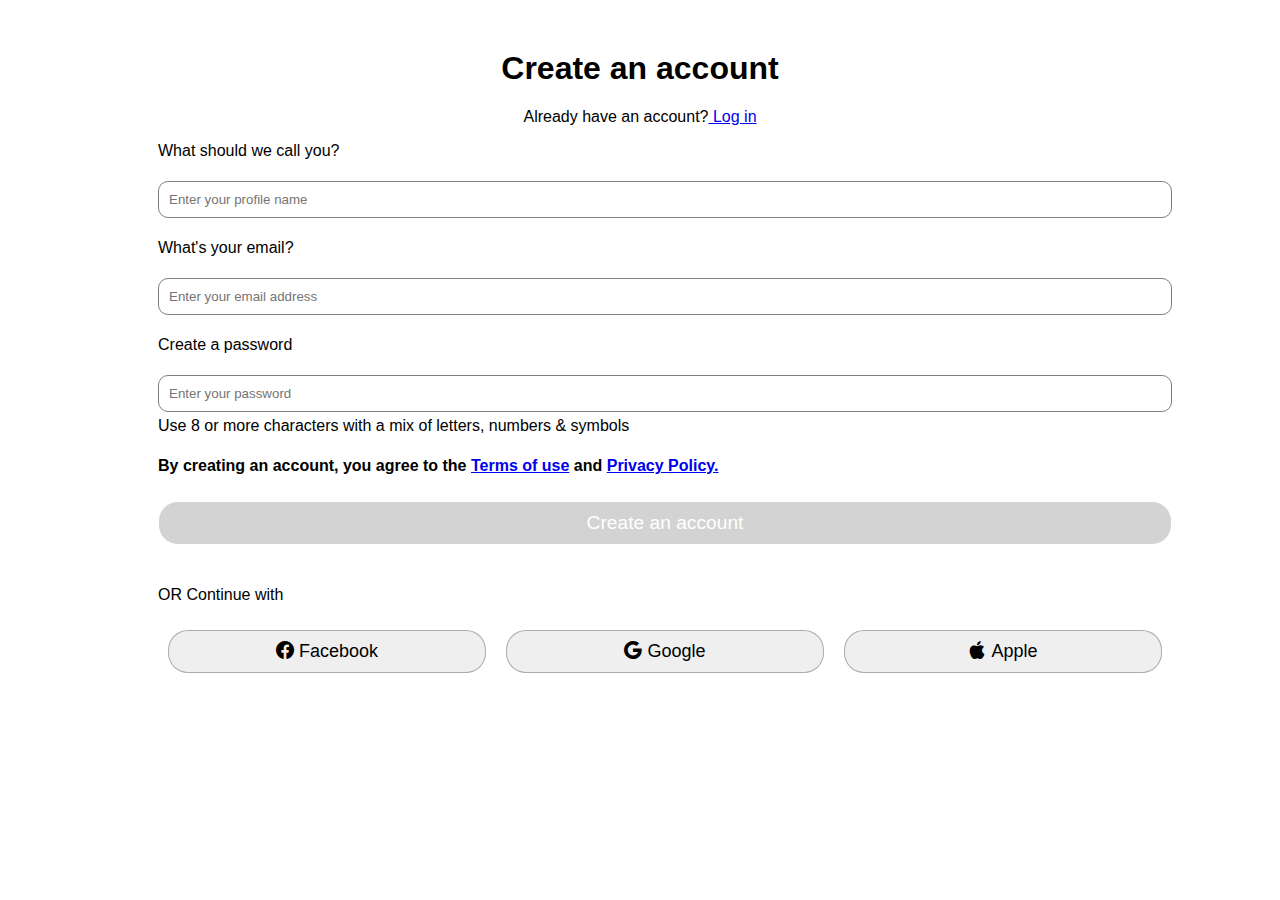
==== index.html @ 0ac216c6 "Update and rename log-in.html to index.html" ====
<html>
    <head>
        <link rel="stylesheet" href="log-in.css"/>
        <link rel="stylesheet" href="https://cdn.jsdelivr.net/npm/bootstrap-icons@1.10.5/font/bootstrap-icons.css" >
        <meta charset="UTF-8">
        <title>Log-in</title>
    </head>
    <body>
        <div class="top">
            <h1>Create an account</h1>
            <p>Already have an account?<a href="Log in.html"> Log in</a></p>
        </div>
        <div class="middle">
            <p>What should we call you?</p>
            <input class="name" type="text" placeholder="Enter your profile name">
            <p>What's your email?</p>
            <input class="email" type="email" placeholder="Enter your email address">
            <p>Create a password </p> 
            <input class="password" type="password" placeholder="Enter your password">
            <footer>Use 8 or more characters with a mix of letters, numbers & symbols</footer>
           <P><h4>By creating an account, you agree to the <a href="Terms of use.html">Terms of use</a> and <a href="Privacy Policy.html">Privacy Policy.</a></h4></P>
            <button class="btn">Create an account</button>
            <p>OR Continue with</p>
            <div class="bottom  ">
                <button class="button"><i class="bi bi-facebook"> </i> Facebook</button> 
                <button class="button"><i class="bi bi-google"> </i> Google</button>
                <button class="button"><i class="bi bi-apple"> </i>Apple</button>  
            </div>
            
            
        </div>
        
            
        
    </body>
</html>
---- log-in.css ----
.top{
    margin-top: 50px;
    text-align: center;
    font-family: Verdana, Geneva, Tahoma, sans-serif;
}
.name{
    width: 100%;
    padding: 10px;
    margin: 5px 0;
    border: 1px solid gray;
    border-radius: 10px;
    font-family: Verdana, Geneva, Tahoma, sans-serif;
}
.password{
   width: 100%;
   padding: 10px;
   margin: 5px 0;
   border: 1px solid gray;
   border-radius: 10px;
   font-family: Verdana, Geneva, Tahoma, sans-serif;
}
.email{
   width: 100%;
   padding: 10px;
   margin: 5px 0;
   border: 1px solid gray;
   border-radius: 10px;
   font-family: Verdana, Geneva, Tahoma, sans-serif;
}
.middle{
    margin-left: 150px;
    margin-right: 100px ;
    font-family: Verdana, Geneva, Tahoma, sans-serif;
    
}
.btn{
    width: 100%;
   padding: 10px;
   margin: 5px 0;
   margin-top: 5px;
   margin-bottom: 25px;
   border: 1px solid gray;
   border-radius: 20px;
   border-color: white;
   color: white;
   background-color: lightgray;
   font-family: Verdana, Geneva, Tahoma, sans-serif;
   font-size: larger;
}
.button{
    text-align:center ;
    border: 1px solid rgba(131, 128, 128, 0.616);
    padding: 10px;
    margin-top: 10px;
    margin-bottom: 10px;
    margin-left: 10px;
    margin-right: 10px;
    width: 100%;
    border-radius: 20px;
    font-family: Verdana, Geneva, Tahoma, sans-serif;
    font-size: large;
    
}
.bottom{
    display:flex ;
    justify-content: left;
   

}
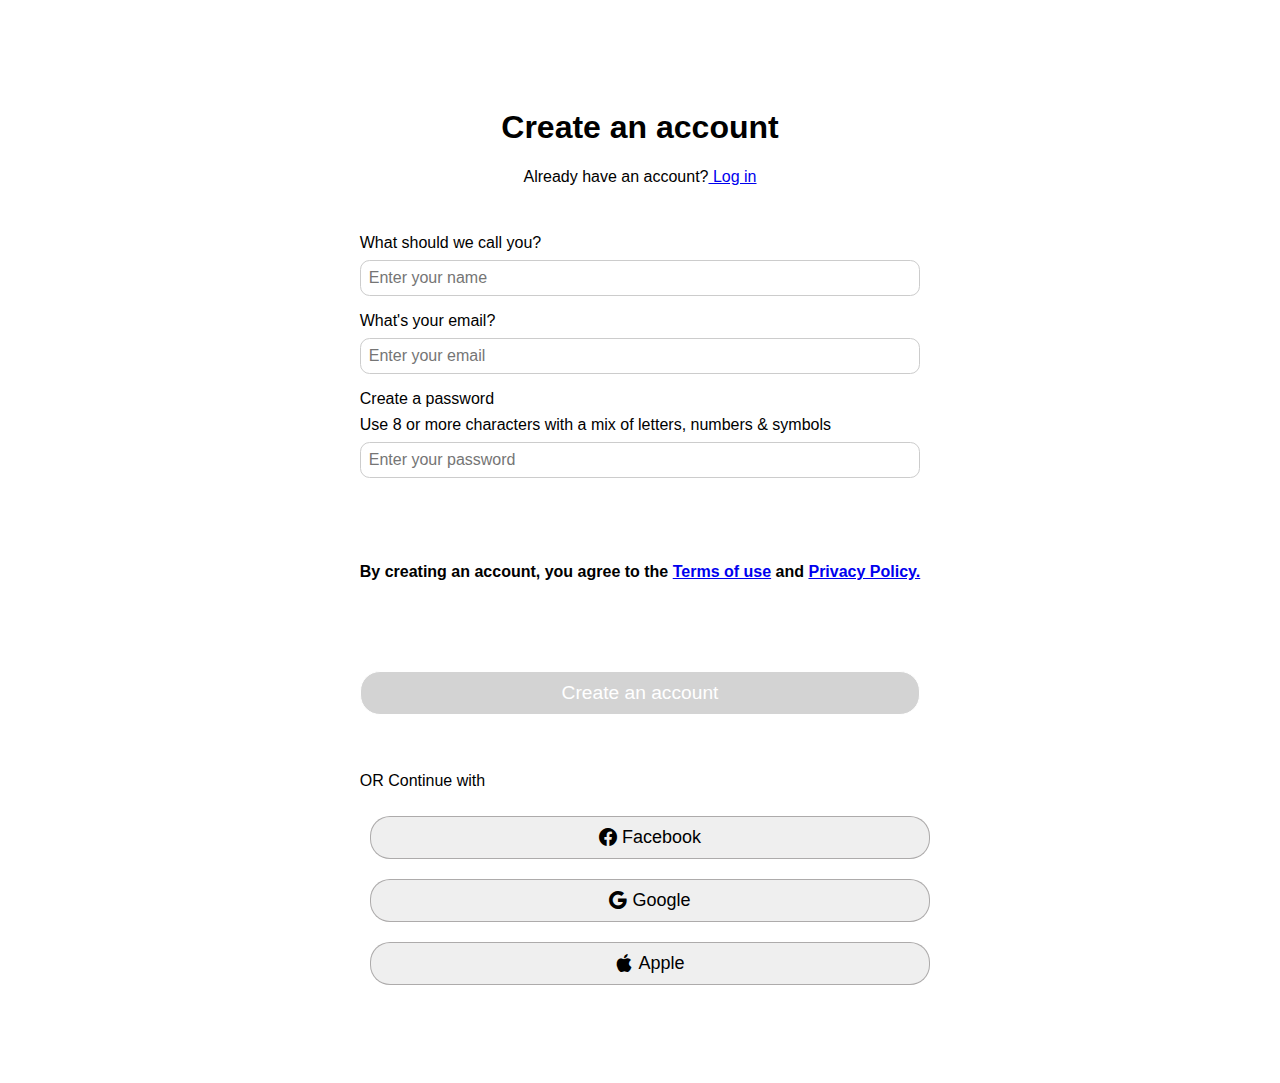
==== commit e7e42de2: "code clean up" ====
--- a/index.html
+++ b/index.html
@@ -1,36 +1,52 @@
-<html>
-    <head>
-        <link rel="stylesheet" href="log-in.css"/>
-        <link rel="stylesheet" href="https://cdn.jsdelivr.net/npm/bootstrap-icons@1.10.5/font/bootstrap-icons.css" >
-        <meta charset="UTF-8">
-        <title>Log-in</title>
-    </head>
-    <body>
-        <div class="top">
+<!DOCTYPE html>
+<html lang="en">
+
+<head>
+    <meta charset="UTF-8">
+    <meta name="viewport" content="width=device-width, initial-scale=1.0">
+    <link rel="stylesheet" href="log-in.css" />
+    <link rel="stylesheet" href="https://cdn.jsdelivr.net/npm/bootstrap-icons@1.10.5/font/bootstrap-icons.css">
+    <title>Log-in</title>
+</head>
+
+<body>
+    <div class="container">
+        <div class="heading-section">
             <h1>Create an account</h1>
-            <p>Already have an account?<a href="Log in.html"> Log in</a></p>
+            <p>Already have an account?<a href="/login.html"> Log in</a></p>
         </div>
-        <div class="middle">
-            <p>What should we call you?</p>
-            <input class="name" type="text" placeholder="Enter your profile name">
-            <p>What's your email?</p>
-            <input class="email" type="email" placeholder="Enter your email address">
-            <p>Create a password </p> 
-            <input class="password" type="password" placeholder="Enter your password">
-            <footer>Use 8 or more characters with a mix of letters, numbers & symbols</footer>
-           <P><h4>By creating an account, you agree to the <a href="Terms of use.html">Terms of use</a> and <a href="Privacy Policy.html">Privacy Policy.</a></h4></P>
-            <button class="btn">Create an account</button>
-            <p>OR Continue with</p>
-            <div class="bottom  ">
-                <button class="button"><i class="bi bi-facebook"> </i> Facebook</button> 
+        <div>
+            <form>
+                <div class="input-div">
+                    <label for="name">What should we call you?</label>
+                    <input type="text" id="name" name="name" placeholder="Enter your name" class="form-control">
+                </div>
+                <div class="input-div">
+                    <label for="email">What's your email?</label>
+                    <input type="email" id="email" name="email" placeholder="Enter your email" class="form-control">
+                </div>
+                <div class="input-div">
+                    <label for="password">Create a password</label>
+                    <span>Use 8 or more characters with a mix of letters, numbers & symbols</span>
+                    <input type="password" id="password" name="password" placeholder="Enter your password"
+                        class="form-control">
+                </div>
+
+
+                <P>
+                <h4>By creating an account, you agree to the <a href="/terms-of-use.html">Terms of use</a> and <a
+                        href="/privacy-policy.html">Privacy Policy.</a></h4>
+                </P>
+                <button class="btn">Create an account</button>
+                <p>OR Continue with</p>
+            </form>
+            <div>
+                <button class="button"><i class="bi bi-facebook"> </i> Facebook</button>
                 <button class="button"><i class="bi bi-google"> </i> Google</button>
-                <button class="button"><i class="bi bi-apple"> </i>Apple</button>  
+                <button class="button"><i class="bi bi-apple"> </i>Apple</button>
             </div>
-            
-            
         </div>
-        
-            
-        
-    </body>
-</html>
+    </div>
+</body>
+
+</html>--- a/log-in.css
+++ b/log-in.css
@@ -68,5 +68,44 @@
 
 }
 
+html,body{
+    font-family: Verdana, Geneva, Tahoma, sans-serif;
+}
+    
+.container {
+    display: flex;
+    max-width: 50%;
+    width: 100%;
+    flex-direction: column;
+    justify-items: center;
+    align-items: center;
+    padding: 5rem 3rem;
+    margin-left: auto;
+    margin-right: auto;
+}
 
-    
+.heading-section{
+    text-align: center;
+    margin-bottom: 2rem;
+}
+
+form{
+    display: flex;
+    flex-direction: column;
+    width: 100%;
+    gap: 1rem;
+}
+
+form > .input-div{
+    display: flex;
+    flex-direction: column;
+    gap: .5rem;
+
+}
+
+.form-control {
+    font-size: medium;
+    padding: .5rem;
+    border-radius: .6rem;
+    border: 1px solid #ccc;
+}